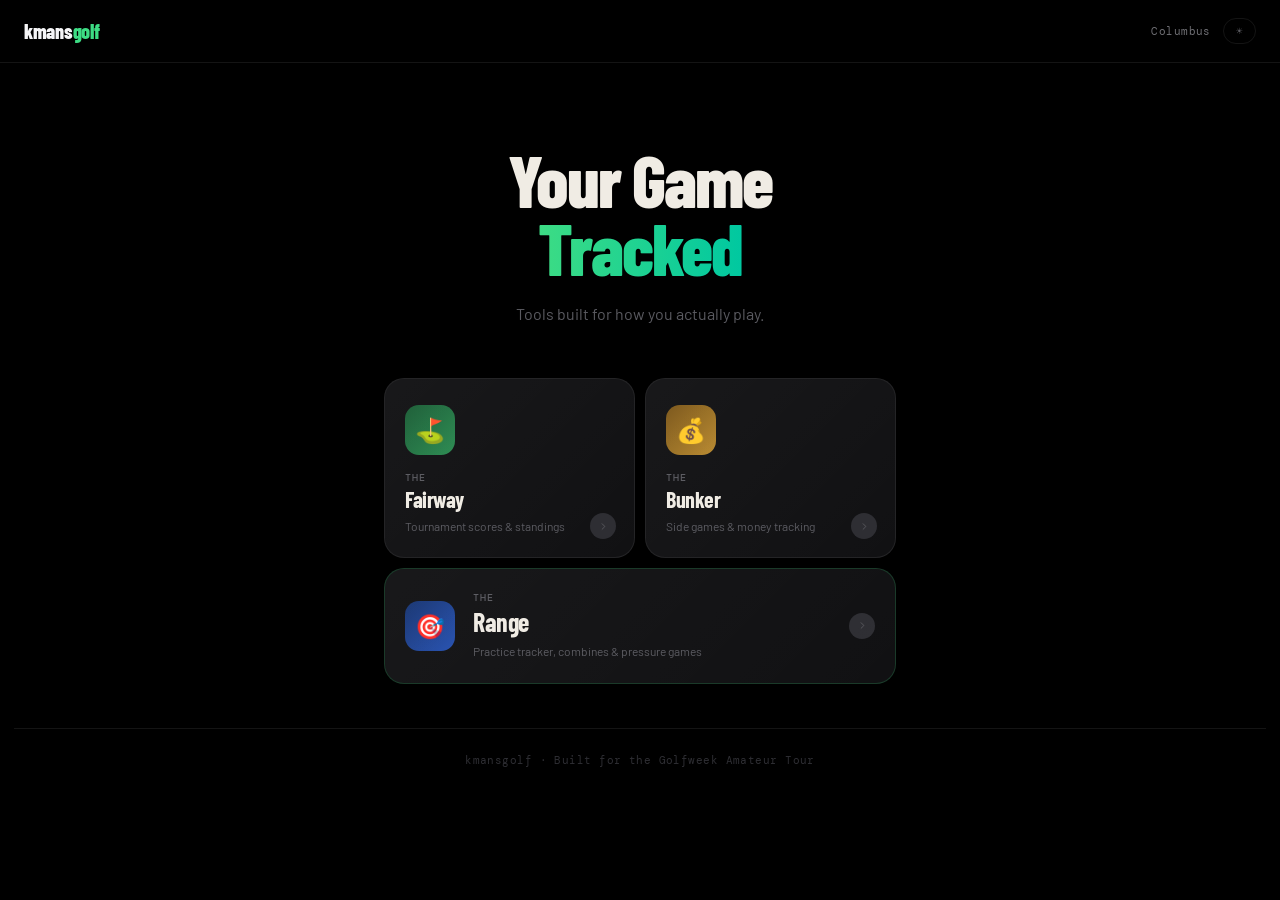
==== index.html @ b0df8709 "Add files via upload" ====
<!DOCTYPE html>
<html lang="en">
<head>
  <meta charset="UTF-8">
  <meta name="viewport" content="width=device-width, initial-scale=1.0, viewport-fit=cover, user-scalable=yes">
  <title>kmansgolf · Home</title>
  <link rel="preconnect" href="https://fonts.googleapis.com">
  <link rel="preconnect" href="https://fonts.gstatic.com" crossorigin>
  <link href="https://fonts.googleapis.com/css2?family=Barlow+Condensed:wght@400;600;700;800&family=Barlow:wght@400;500;600&family=DM+Mono:wght@400;500&display=swap&font-display=swap" rel="stylesheet">
  <style>
    :root {
      --bg:      #000000;
      --card:    #111113;
      --card-2:  #161618;
      --border:  rgba(255,255,255,0.08);
      --text:    #f0ece4;
      --muted:   #5a5a60;
      --dim:     #2e2e33;
      --green:   #3ddc84;
      --green-2: #00c8a0;
      --gold:    #e8b84b;
      --radius:  20px;
    }

    * { box-sizing: border-box; margin: 0; padding: 0; }

    html { background: var(--bg); }

    body {
      background: var(--bg);
      color: var(--text);
      font-family: 'Barlow', sans-serif;
      min-height: 100svh;
      padding-bottom: env(safe-area-inset-bottom, 24px);
      -webkit-font-smoothing: antialiased;
    }

    /* ── NAV ── */
    nav {
      display: flex;
      align-items: center;
      justify-content: space-between;
      padding: 18px 24px;
      border-bottom: 0.5px solid var(--border);
      position: sticky;
      top: 0;
      background: rgba(0,0,0,0.85);
      backdrop-filter: blur(20px);
      -webkit-backdrop-filter: blur(20px);
      z-index: 10;
    }

    .nav-logo {
      font-family: 'Barlow Condensed', sans-serif;
      font-size: 20px;
      font-weight: 800;
      letter-spacing: -0.3px;
      color: #f5f5f7;  /* always white — nav is always dark */
      text-decoration: none;
    }
    .nav-logo span { color: var(--green); }

    .nav-meta {
      font-family: 'DM Mono', monospace;
      font-size: 11px;
      color: #6e6e73;  /* always neutral — nav is always dark */
      letter-spacing: 0.04em;
    }

    /* ── HERO ── */
    .hero {
      text-align: center;
      padding: 64px 24px 52px;
    }

    .hero-eyebrow {
      font-family: 'DM Mono', monospace;
      font-size: 11px;
      font-weight: 500;
      letter-spacing: 0.12em;
      text-transform: uppercase;
      color: var(--muted);
      margin-bottom: 18px;
      opacity: 0;
      animation: fadeUp 0.6s ease 0.1s forwards;
    }

    .hero-title {
      font-family: 'Barlow Condensed', sans-serif;
      font-size: clamp(52px, 14vw, 72px);
      font-weight: 800;
      letter-spacing: -2px;
      line-height: 0.95;
      color: var(--text);
      margin-bottom: 20px;
      opacity: 0;
      animation: fadeUp 0.6s ease 0.2s forwards;
    }

    .hero-title .accent {
      background: linear-gradient(90deg, var(--green), var(--green-2));
      -webkit-background-clip: text;
      -webkit-text-fill-color: transparent;
      background-clip: text;
    }

    .hero-sub {
      font-size: 16px;
      color: var(--muted);
      font-weight: 400;
      line-height: 1.5;
      opacity: 0;
      animation: fadeUp 0.6s ease 0.3s forwards;
    }

    /* ── GRID ── */
    .apps {
      display: grid;
      grid-template-columns: 1fr 1fr;
      gap: 10px;
      padding: 0 14px;
      max-width: 540px;
      margin: 0 auto;
    }

    /* ── CARD ── */
    .card {
      background: var(--card);
      border: 0.5px solid var(--border);
      border-radius: var(--radius);
      padding: 26px 20px 22px;
      cursor: pointer;
      position: relative;
      overflow: hidden;
      text-decoration: none;
      display: block;
      transition: transform 0.18s ease, background 0.18s ease, border-color 0.18s ease;
      opacity: 0;
      animation: fadeUp 0.5s ease forwards;
    }

    .card:nth-child(1) { animation-delay: 0.35s; }
    .card:nth-child(2) { animation-delay: 0.42s; }
    .card:nth-child(3) { animation-delay: 0.49s; }

    .card::before {
      content: '';
      position: absolute;
      inset: 0;
      background: linear-gradient(135deg, rgba(255,255,255,0.03), transparent);
      pointer-events: none;
    }

    .card:hover {
      transform: translateY(-2px) scale(1.01);
      background: var(--card-2);
      border-color: rgba(255,255,255,0.14);
    }

    .card:active { transform: scale(0.98); }

    /* Icon */
    .card-icon {
      width: 50px;
      height: 50px;
      border-radius: 14px;
      display: flex;
      align-items: center;
      justify-content: center;
      margin-bottom: 16px;
      font-size: 24px;
    }
    .icon-fairway { background: linear-gradient(135deg, #1a5c35, #2a8a50); }
    .icon-bunker  { background: linear-gradient(135deg, #7a5518, #b8892e); }
    .icon-range   { background: linear-gradient(135deg, #163370, #2550b0); }

    .card-label {
      font-family: 'DM Mono', monospace;
      font-size: 10px;
      font-weight: 500;
      letter-spacing: 0.1em;
      text-transform: uppercase;
      color: var(--muted);
      margin-bottom: 2px;
    }

    .card-name {
      font-family: 'Barlow Condensed', sans-serif;
      font-size: 22px;
      font-weight: 700;
      letter-spacing: -0.5px;
      color: var(--text);
      margin-bottom: 6px;
    }

    .card-desc {
      font-size: 12px;
      color: var(--muted);
      line-height: 1.45;
    }

    .card-arrow {
      position: absolute;
      bottom: 18px;
      right: 18px;
      width: 26px;
      height: 26px;
      border-radius: 50%;
      background: var(--dim);
      display: flex;
      align-items: center;
      justify-content: center;
      transition: background 0.18s ease;
    }
    .card:hover .card-arrow { background: rgba(61,220,132,0.15); }
    .card-arrow svg {
      width: 11px; height: 11px;
      stroke: var(--muted); fill: none;
      stroke-width: 2; stroke-linecap: round; stroke-linejoin: round;
      transition: stroke 0.18s ease;
    }
    .card:hover .card-arrow svg { stroke: var(--green); }

    /* Wide card (Range) */
    .card-wide {
      grid-column: 1 / -1;
      display: flex;
      align-items: center;
      gap: 18px;
      padding: 22px 20px;
    }
    .card-wide .card-icon { margin-bottom: 0; flex-shrink: 0; }
    .card-wide .card-text { flex: 1; min-width: 0; }
    .card-wide .card-arrow { position: static; flex-shrink: 0; }
    .card-wide .card-name { font-size: 26px; }

    /* Range — featured green border */
    .card-featured {
      border-color: rgba(61,220,132,0.2);
    }
    .card-featured:hover {
      border-color: rgba(61,220,132,0.4);
    }

    /* ── DIVIDER + FOOTER ── */
    .divider {
      margin: 44px 14px 0;
      border-top: 0.5px solid var(--border);
    }

    footer {
      text-align: center;
      padding: 24px 24px 0;
      font-family: 'DM Mono', monospace;
      font-size: 11px;
      color: var(--dim);
      letter-spacing: 0.04em;
    }

    /* ── ANIMATIONS ── */
    @keyframes fadeUp {
      from { opacity: 0; transform: translateY(14px); }
      to   { opacity: 1; transform: translateY(0); }
    }

    /* ── LIGHT THEME ── */
    body[data-theme="light"] {
      --bg:    #faf8f4;
      --card:  #ffffff;
      --card-2:#f5f3ef;
      --border:rgba(0,0,0,0.08);
      --text:  #1a1a1a;
      --muted: #6e6e73;
      --dim:   #e8e5e0;
      --green: #1e9e5e;
      --green-2:#00a882;
      --gold:  #c8960c;
    }
    body[data-theme="light"] { background: #faf8f4; color: #1a1a1a; }
    body[data-theme="light"] html { background: #faf8f4; }
    body[data-theme="light"] nav {
      background: rgba(0,0,0,0.88);  /* nav stays dark */
    }
    body[data-theme="light"] #theme-toggle {
      border-color: rgba(255,255,255,0.2);
      color: #6e6e73;
    }
    body[data-theme="light"] #theme-toggle:hover {
      border-color: var(--green);
      color: var(--green);
    }
    body[data-theme="light"] footer { color: #aaa; }

    /* Theme toggle button */
    #theme-toggle {
      background: none;
      border: 0.5px solid var(--border);
      border-radius: 20px;
      padding: 5px 12px;
      font-family: 'DM Mono', monospace;
      font-size: 11px;
      color: var(--muted);
      cursor: pointer;
      transition: all 0.18s ease;
      letter-spacing: 0.04em;
    }
    #theme-toggle:hover { border-color: var(--green); color: var(--green); }
  </style>
<link rel="manifest" href="/manifest.json">
<meta name="theme-color" content="#000000" id="theme-meta">
</head>
<body>

  <nav>
    <a href="/" class="nav-logo">kmans<span>golf</span></a>
    <div style="display:flex;align-items:center;gap:12px"><div class="nav-meta">Columbus</div><button id="theme-toggle" onclick="toggleTheme()">☀️</button></div>
  </nav>

  <section class="hero">
    <div class="hero-eyebrow"></div>
    <div class="hero-title">Your Game<br><span class="accent">Tracked</span></div>
    <div class="hero-sub">Tools built for how you actually play.</div>
  </section>

  <div class="apps">

    <a href="/fairway/fairway.html" class="card">
      <div class="card-icon icon-fairway">⛳</div>
      <div class="card-label">The</div>
      <div class="card-name">Fairway</div>
      <div class="card-desc">Tournament scores &amp; standings</div>
      <div class="card-arrow">
        <svg viewBox="0 0 24 24"><polyline points="9 18 15 12 9 6"/></svg>
      </div>
    </a>

    <a href="/bunker/" class="card">
      <div class="card-icon icon-bunker">💰</div>
      <div class="card-label">The</div>
      <div class="card-name">Bunker</div>
      <div class="card-desc">Side games &amp; money tracking</div>
      <div class="card-arrow">
        <svg viewBox="0 0 24 24"><polyline points="9 18 15 12 9 6"/></svg>
      </div>
    </a>

    <a href="/range/" class="card card-wide card-featured">
      <div class="card-icon icon-range">🎯</div>
      <div class="card-text">
        <div class="card-label">The</div>
        <div class="card-name">Range</div>
        <div class="card-desc">Practice tracker, combines &amp; pressure games</div>
      </div>
      <div class="card-arrow">
        <svg viewBox="0 0 24 24"><polyline points="9 18 15 12 9 6"/></svg>
      </div>
    </a>

  </div>

  <div class="divider"></div>
  <footer>kmansgolf · Built for the Golfweek Amateur Tour</footer>


  <script>
    // ── THEME ─────────────────────────────────────────────────────────────────
    function applyTheme(t) {
      const isLight = t === 'light';
      document.body.setAttribute('data-theme', isLight ? 'light' : '');
      const btn = document.getElementById('theme-toggle');
      if (btn) btn.textContent = isLight ? '🌙' : '☀️';
      const meta = document.getElementById('theme-meta');
      if (meta) meta.setAttribute('content', isLight ? '#faf8f4' : '#000000');
      localStorage.setItem('range_theme', t);
    }
    function toggleTheme() {
      applyTheme((localStorage.getItem('range_theme') || 'dark') === 'light' ? 'dark' : 'light');
    }
    // Apply saved theme on load
    applyTheme(localStorage.getItem('range_theme') || 'dark');

    // ── SWIPE DOWN TO REFRESH ─────────────────────────────────────────────────
    let touchStartY = 0;
    let refreshReady = false;
    const indicator = document.createElement('div');
    indicator.style.cssText = 'position:fixed;top:0;left:0;right:0;height:44px;display:flex;align-items:center;justify-content:center;font-family:DM Mono,monospace;font-size:11px;letter-spacing:2px;color:#3ddc84;background:rgba(0,0,0,0.9);transform:translateY(-44px);transition:transform 0.2s ease;z-index:999;pointer-events:none;';
    indicator.textContent = '↓ RELEASE TO REFRESH';
    document.body.appendChild(indicator);

    document.addEventListener('touchstart', e => { touchStartY = e.touches[0].clientY; }, { passive: true });
    document.addEventListener('touchmove', e => {
      if (window.scrollY > 0) return;
      const dy = e.touches[0].clientY - touchStartY;
      if (dy > 60) { indicator.style.transform = 'translateY(0)'; refreshReady = true; }
      else { indicator.style.transform = 'translateY(-44px)'; refreshReady = false; }
    }, { passive: true });
    document.addEventListener('touchend', () => {
      indicator.style.transform = 'translateY(-44px)';
      if (refreshReady) { refreshReady = false; setTimeout(() => location.reload(), 200); }
    });
  </script>
</body>
</html>
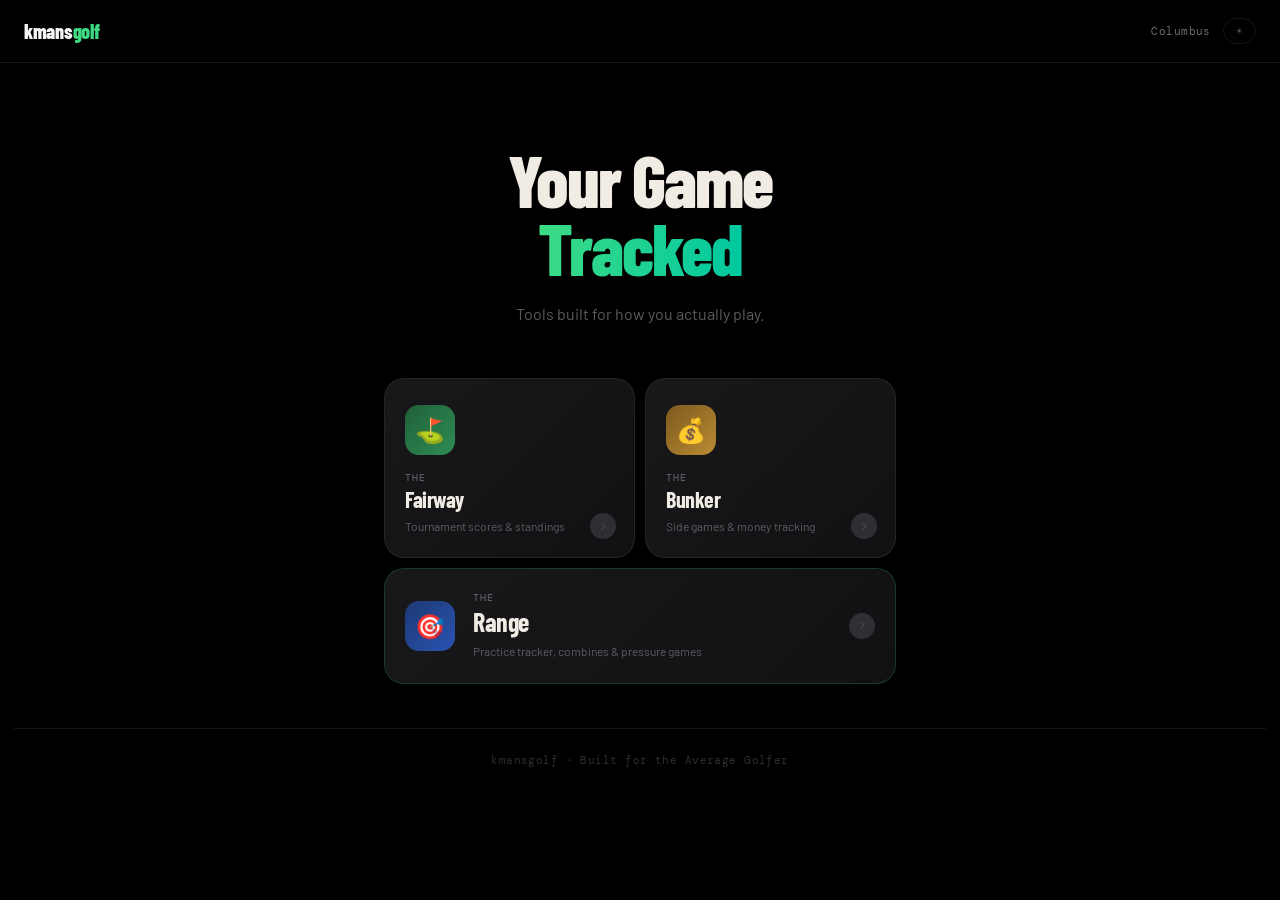
==== commit 22c3ddcc: "Update index.html" ====
--- a/index.html
+++ b/index.html
@@ -324,7 +324,7 @@
 
   <div class="apps">
 
-    <a href="/fairway/fairway.html" class="card">
+    <a href="/fairway/" class="card">
       <div class="card-icon icon-fairway">⛳</div>
       <div class="card-label">The</div>
       <div class="card-name">Fairway</div>
@@ -359,7 +359,7 @@
   </div>
 
   <div class="divider"></div>
-  <footer>kmansgolf · Built for the Golfweek Amateur Tour</footer>
+  <footer>kmansgolf · Built for the Average Golfer </footer>
 
 
   <script>
@@ -400,4 +400,4 @@
     });
   </script>
 </body>
-</html>+</html>
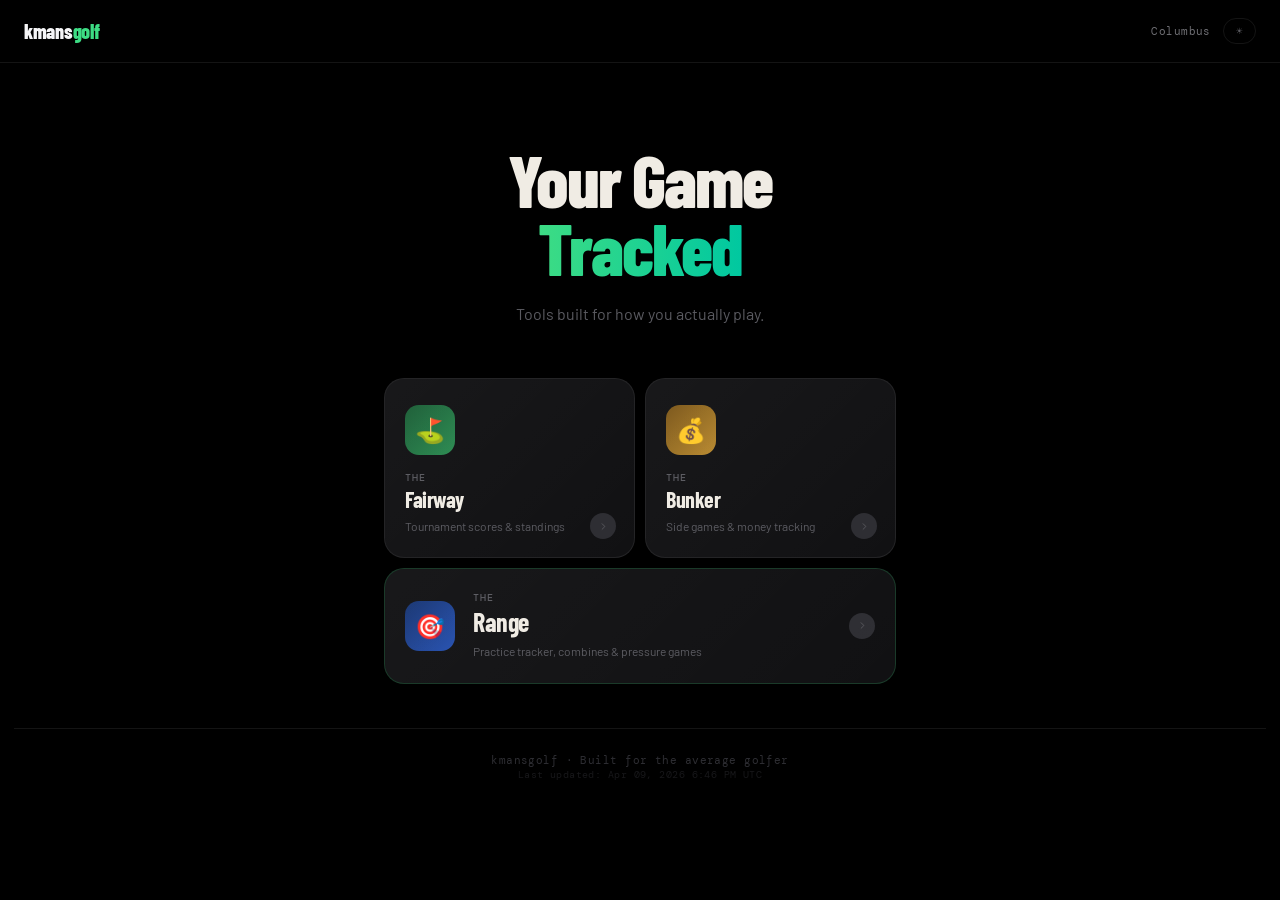
==== commit 916f7bb0: "Update index.html" ====
--- a/index.html
+++ b/index.html
@@ -324,7 +324,7 @@
 
   <div class="apps">
 
-    <a href="/fairway/" class="card">
+    <a href="/fairway/fairway.html" class="card">
       <div class="card-icon icon-fairway">⛳</div>
       <div class="card-label">The</div>
       <div class="card-name">Fairway</div>
@@ -359,7 +359,7 @@
   </div>
 
   <div class="divider"></div>
-  <footer>kmansgolf · Built for the Average Golfer </footer>
+  <footer>kmansgolf · Built for the average golfer<br><span style="font-size:10px;opacity:0.5">Last updated: Apr 09, 2026 6:46 PM UTC</span></footer>
 
 
   <script>
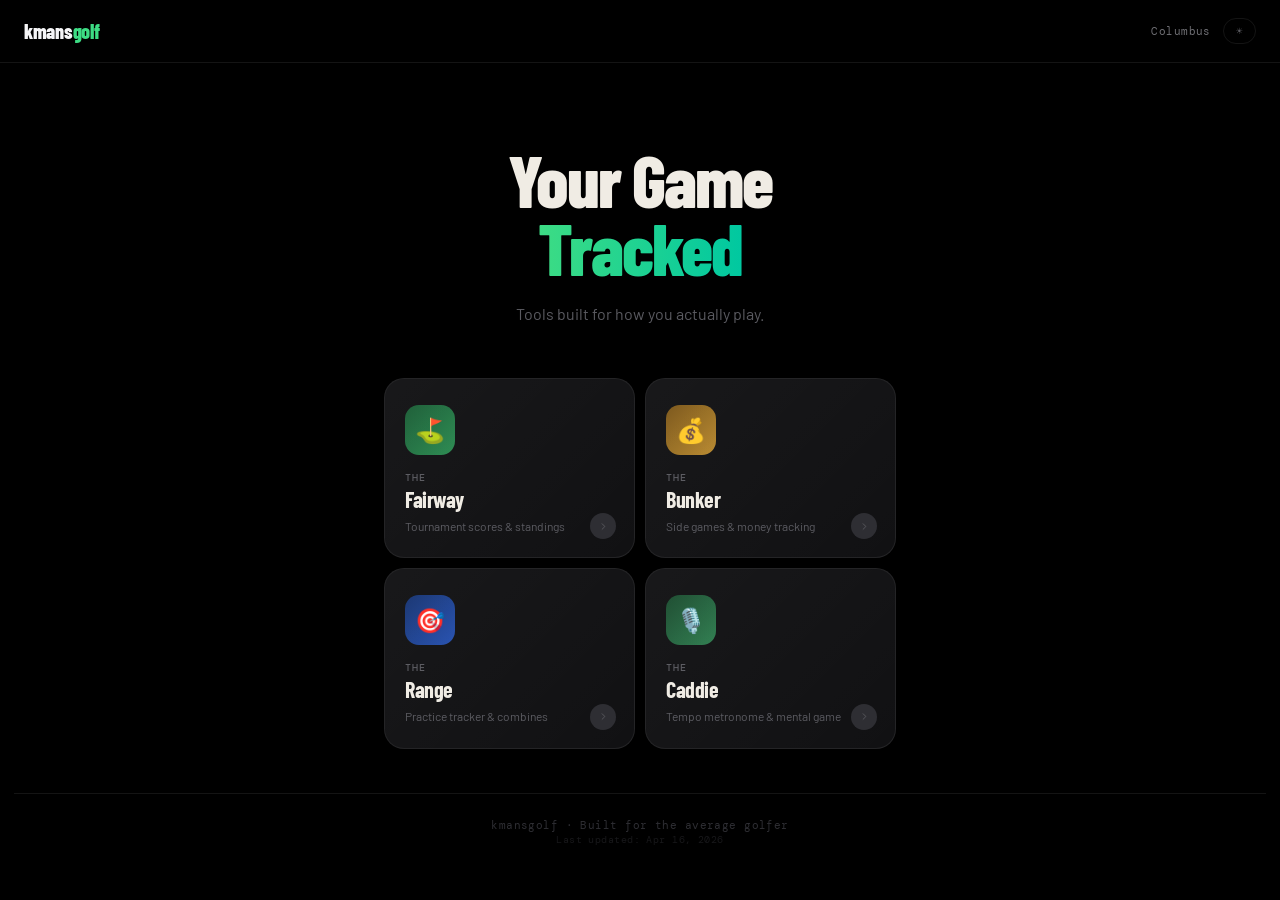
==== commit ca3f98a5: "Update index.html" ====
--- a/index.html
+++ b/index.html
@@ -142,6 +142,7 @@
     .card:nth-child(1) { animation-delay: 0.35s; }
     .card:nth-child(2) { animation-delay: 0.42s; }
     .card:nth-child(3) { animation-delay: 0.49s; }
+    .card:nth-child(4) { animation-delay: 0.56s; }
 
     .card::before {
       content: '';
@@ -173,6 +174,7 @@
     .icon-fairway { background: linear-gradient(135deg, #1a5c35, #2a8a50); }
     .icon-bunker  { background: linear-gradient(135deg, #7a5518, #b8892e); }
     .icon-range   { background: linear-gradient(135deg, #163370, #2550b0); }
+    .icon-caddie  { background: linear-gradient(135deg, #1a4a2e, #2e7d4f); }
 
     .card-label {
       font-family: 'DM Mono', monospace;
@@ -221,26 +223,6 @@
     }
     .card:hover .card-arrow svg { stroke: var(--green); }
 
-    /* Wide card (Range) */
-    .card-wide {
-      grid-column: 1 / -1;
-      display: flex;
-      align-items: center;
-      gap: 18px;
-      padding: 22px 20px;
-    }
-    .card-wide .card-icon { margin-bottom: 0; flex-shrink: 0; }
-    .card-wide .card-text { flex: 1; min-width: 0; }
-    .card-wide .card-arrow { position: static; flex-shrink: 0; }
-    .card-wide .card-name { font-size: 26px; }
-
-    /* Range — featured green border */
-    .card-featured {
-      border-color: rgba(61,220,132,0.2);
-    }
-    .card-featured:hover {
-      border-color: rgba(61,220,132,0.4);
-    }
 
     /* ── DIVIDER + FOOTER ── */
     .divider {
@@ -324,7 +306,7 @@
 
   <div class="apps">
 
-    <a href="/fairway/fairway.html" class="card">
+    <a href="/fairway/" class="card">
       <div class="card-icon icon-fairway">⛳</div>
       <div class="card-label">The</div>
       <div class="card-name">Fairway</div>
@@ -344,22 +326,30 @@
       </div>
     </a>
 
-    <a href="/range/" class="card card-wide card-featured">
+    <a href="/range/" class="card">
       <div class="card-icon icon-range">🎯</div>
-      <div class="card-text">
-        <div class="card-label">The</div>
-        <div class="card-name">Range</div>
-        <div class="card-desc">Practice tracker, combines &amp; pressure games</div>
-      </div>
+      <div class="card-label">The</div>
+      <div class="card-name">Range</div>
+      <div class="card-desc">Practice tracker &amp; combines</div>
       <div class="card-arrow">
         <svg viewBox="0 0 24 24"><polyline points="9 18 15 12 9 6"/></svg>
       </div>
     </a>
 
+    <a href="/caddie/" class="card">
+      <div class="card-icon icon-caddie">🎙️</div>
+      <div class="card-label">The</div>
+      <div class="card-name">Caddie</div>
+      <div class="card-desc">Tempo metronome &amp; mental game</div>
+      <div class="card-arrow">
+        <svg viewBox="0 0 24 24"><polyline points="9 18 15 12 9 6"/></svg>
+      </div>
+    </a>
+
   </div>
 
   <div class="divider"></div>
-  <footer>kmansgolf · Built for the average golfer<br><span style="font-size:10px;opacity:0.5">Last updated: Apr 09, 2026 6:46 PM UTC</span></footer>
+  <footer>kmansgolf · Built for the average golfer<br><span style="font-size:10px;opacity:0.5">Last updated: Apr 16, 2026</span></footer>
 
 
   <script>
